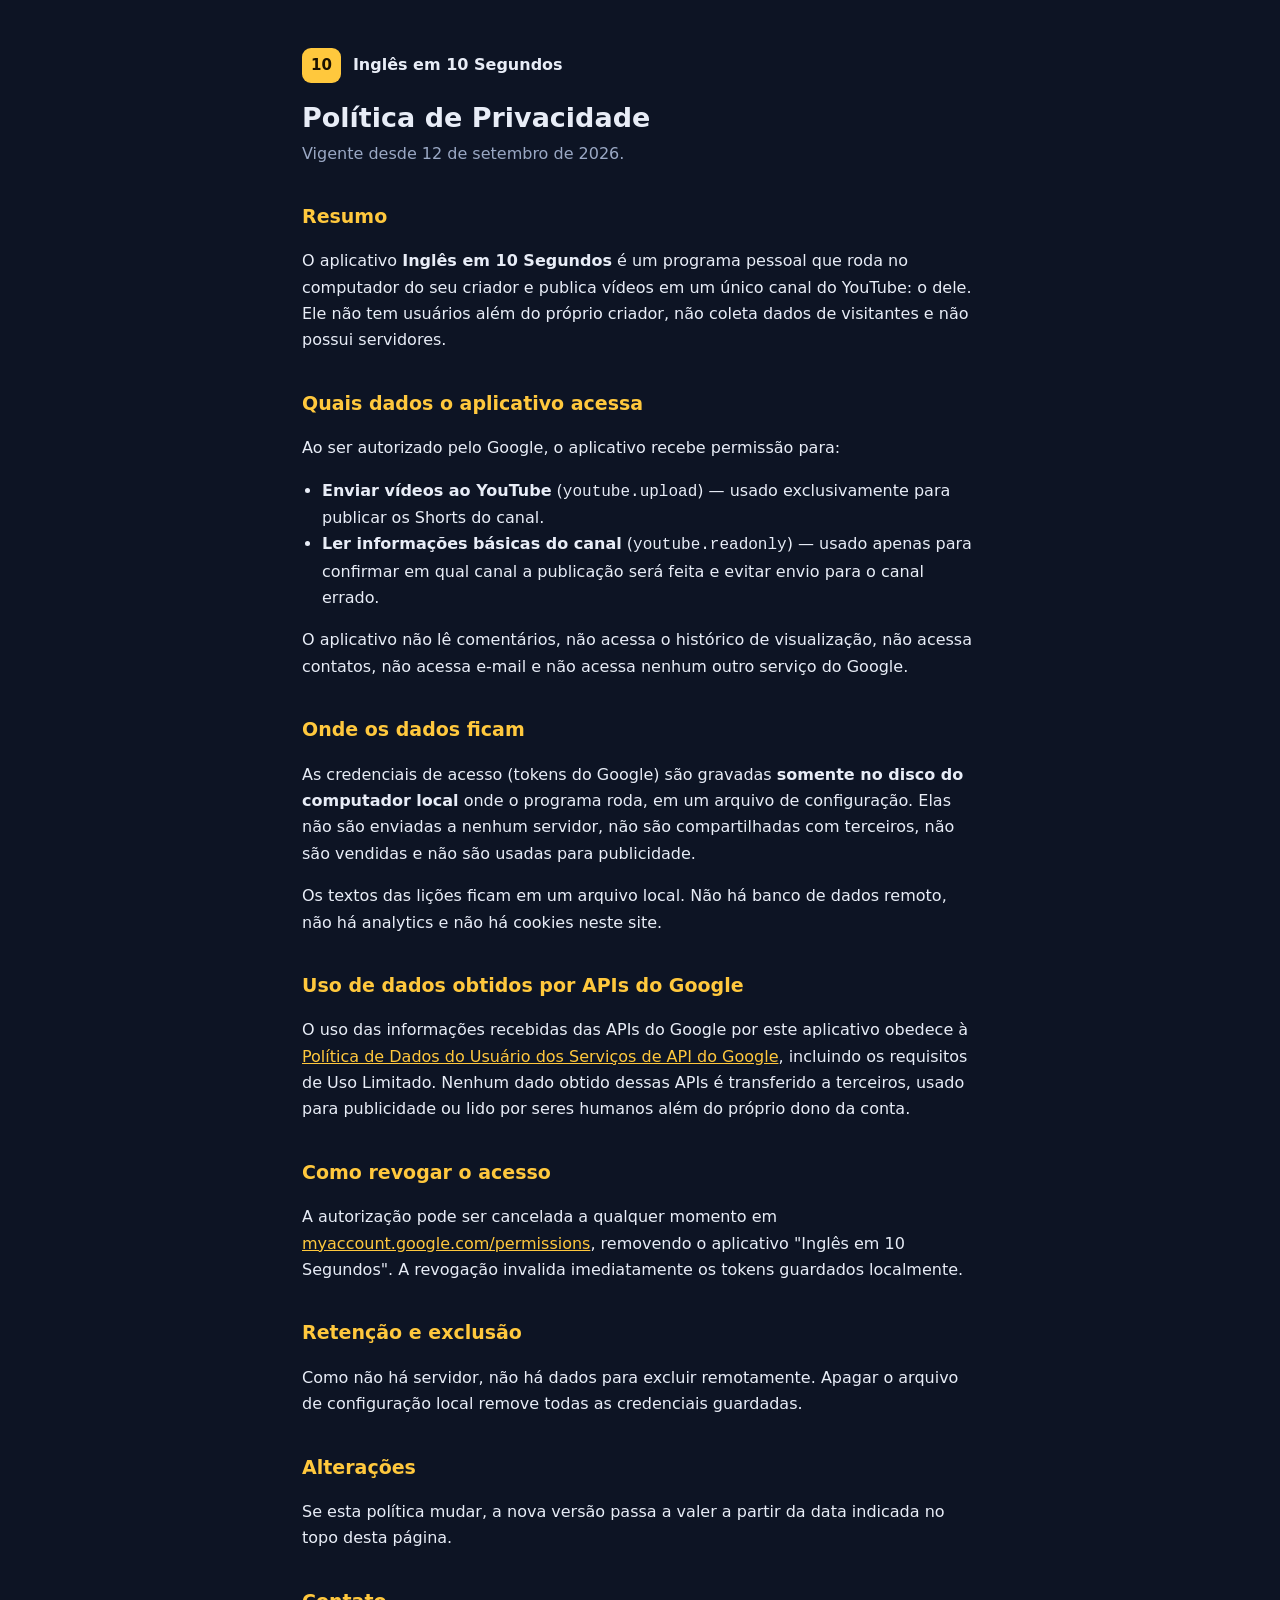
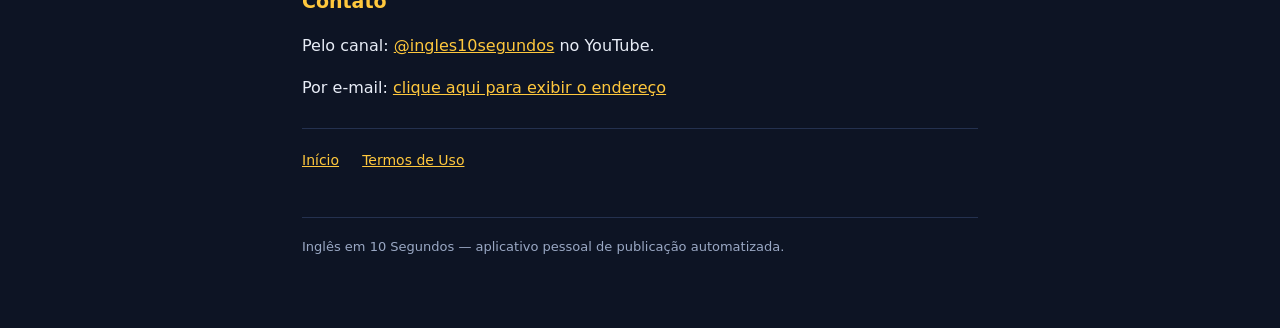
==== privacidade.html @ 5e05c9fe "Paginas publicas do app Ingles em 10 Segundos Inicio, politica de privacidade e termos de uso. Neces" ====
<!doctype html>
<html lang="pt-BR">
<meta charset="utf-8">
<meta name="viewport" content="width=device-width,initial-scale=1">
<title>Política de Privacidade — Inglês em 10 Segundos</title>
<link rel="stylesheet" href="estilo.css">
<div class="wrap">
  <header><span class="logo">10</span><strong>Inglês em 10 Segundos</strong></header>

  <h1>Política de Privacidade</h1>
  <p class="sub">Vigente desde 12 de setembro de 2026.</p>

  <h2>Resumo</h2>
  <p>O aplicativo <strong>Inglês em 10 Segundos</strong> é um programa pessoal
  que roda no computador do seu criador e publica vídeos em um único canal do
  YouTube: o dele. Ele não tem usuários além do próprio criador, não coleta
  dados de visitantes e não possui servidores.</p>

  <h2>Quais dados o aplicativo acessa</h2>
  <p>Ao ser autorizado pelo Google, o aplicativo recebe permissão para:</p>
  <ul>
    <li><strong>Enviar vídeos ao YouTube</strong>
      (<code>youtube.upload</code>) — usado exclusivamente para publicar os
      Shorts do canal.</li>
    <li><strong>Ler informações básicas do canal</strong>
      (<code>youtube.readonly</code>) — usado apenas para confirmar em qual
      canal a publicação será feita e evitar envio para o canal errado.</li>
  </ul>
  <p>O aplicativo não lê comentários, não acessa o histórico de visualização,
  não acessa contatos, não acessa e-mail e não acessa nenhum outro serviço do
  Google.</p>

  <h2>Onde os dados ficam</h2>
  <p>As credenciais de acesso (tokens do Google) são gravadas
  <strong>somente no disco do computador local</strong> onde o programa roda,
  em um arquivo de configuração. Elas não são enviadas a nenhum servidor,
  não são compartilhadas com terceiros, não são vendidas e não são usadas
  para publicidade.</p>
  <p>Os textos das lições ficam em um arquivo local. Não há banco de dados
  remoto, não há analytics e não há cookies neste site.</p>

  <h2>Uso de dados obtidos por APIs do Google</h2>
  <p>O uso das informações recebidas das APIs do Google por este aplicativo
  obedece à
  <a href="https://developers.google.com/terms/api-services-user-data-policy"
  target="_blank" rel="noopener">Política de Dados do Usuário dos Serviços de
  API do Google</a>, incluindo os requisitos de Uso Limitado. Nenhum dado
  obtido dessas APIs é transferido a terceiros, usado para publicidade ou
  lido por seres humanos além do próprio dono da conta.</p>

  <h2>Como revogar o acesso</h2>
  <p>A autorização pode ser cancelada a qualquer momento em
  <a href="https://myaccount.google.com/permissions" target="_blank"
  rel="noopener">myaccount.google.com/permissions</a>, removendo o aplicativo
  "Inglês em 10 Segundos". A revogação invalida imediatamente os tokens
  guardados localmente.</p>

  <h2>Retenção e exclusão</h2>
  <p>Como não há servidor, não há dados para excluir remotamente. Apagar o
  arquivo de configuração local remove todas as credenciais guardadas.</p>

  <h2>Alterações</h2>
  <p>Se esta política mudar, a nova versão passa a valer a partir da data
  indicada no topo desta página.</p>

  <h2>Contato</h2>
  <p>Pelo canal: <a href="https://www.youtube.com/@ingles10segundos" target="_blank" rel="noopener">@ingles10segundos</a> no YouTube.</p>
  <p>Por e-mail: <a href="#" id="mail">clique aqui para exibir o endereço</a></p>
  <script>
  (function(){var a=document.getElementById("mail");if(!a)return;
    a.addEventListener("click",function(e){e.preventDefault();
      var m=["luizfantunes8","gmail","com"];var end=m[0]+String.fromCharCode(64)+m[1]+"."+m[2];
      a.textContent=end;a.href="mailto:"+end;});})();
  </script>

  <nav>
    <a href="index.html">Início</a>
    <a href="termos.html">Termos de Uso</a>
  </nav>
  <footer>Inglês em 10 Segundos — aplicativo pessoal de publicação automatizada.</footer>
</div>
---- estilo.css ----
:root{--bg:#0d1424;--card:#131d33;--tx:#e8edf7;--dim:#9aa8c4;--ac:#ffc83d;--line:#24314f}
*{box-sizing:border-box}
body{margin:0;background:var(--bg);color:var(--tx);
  font:16px/1.65 system-ui,-apple-system,"Segoe UI",Roboto,sans-serif}
.wrap{max-width:720px;margin:0 auto;padding:48px 22px 72px}
header{display:flex;align-items:center;gap:12px;margin-bottom:8px}
.logo{background:var(--ac);color:#1b1200;font-weight:800;border-radius:9px;
  padding:5px 9px;font-size:15px}
h1{font-size:27px;margin:18px 0 6px;line-height:1.25}
h2{font-size:19px;margin:34px 0 8px;color:var(--ac)}
p,li{color:var(--tx)}
.sub{color:var(--dim);margin-top:0}
a{color:var(--ac)}
nav{margin:26px 0 0;padding-top:18px;border-top:1px solid var(--line)}
nav a{margin-right:18px;font-size:14px}
footer{margin-top:44px;padding-top:18px;border-top:1px solid var(--line);
  color:var(--dim);font-size:13px}
ul{padding-left:20px}
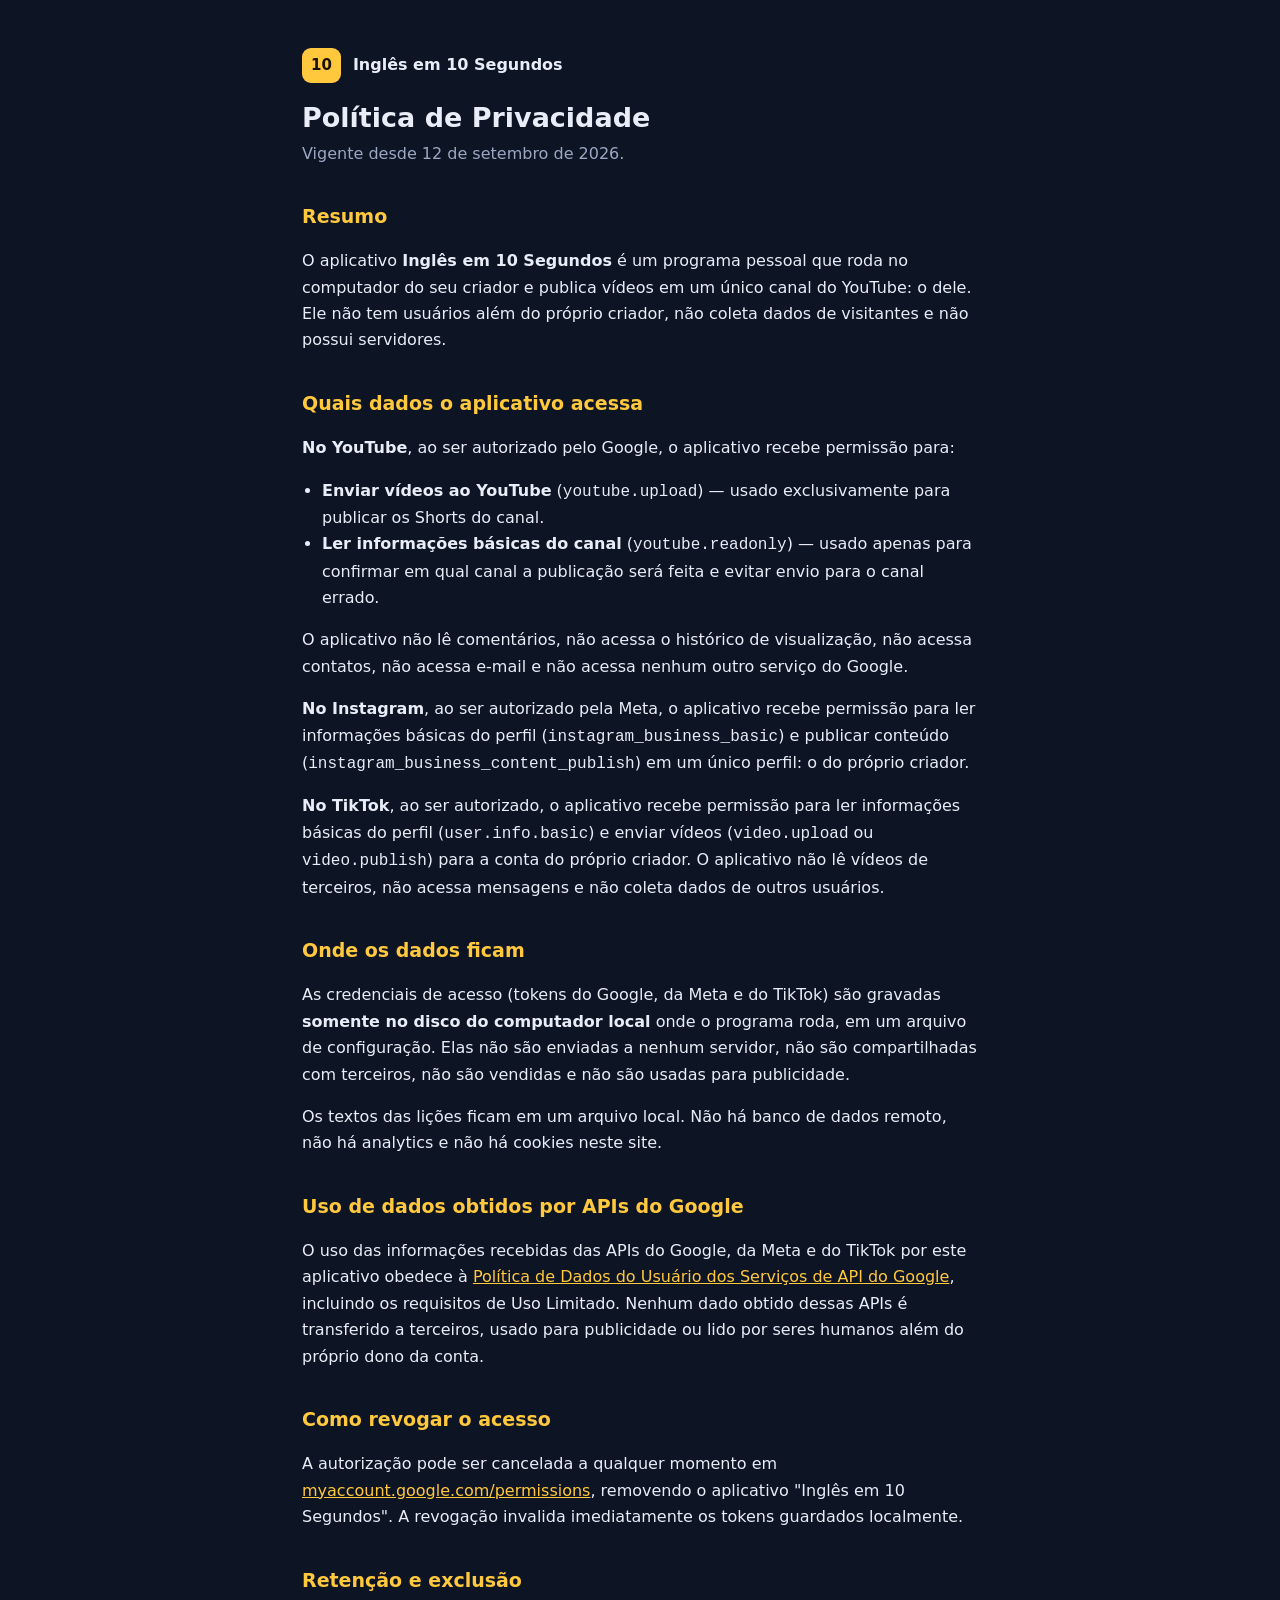
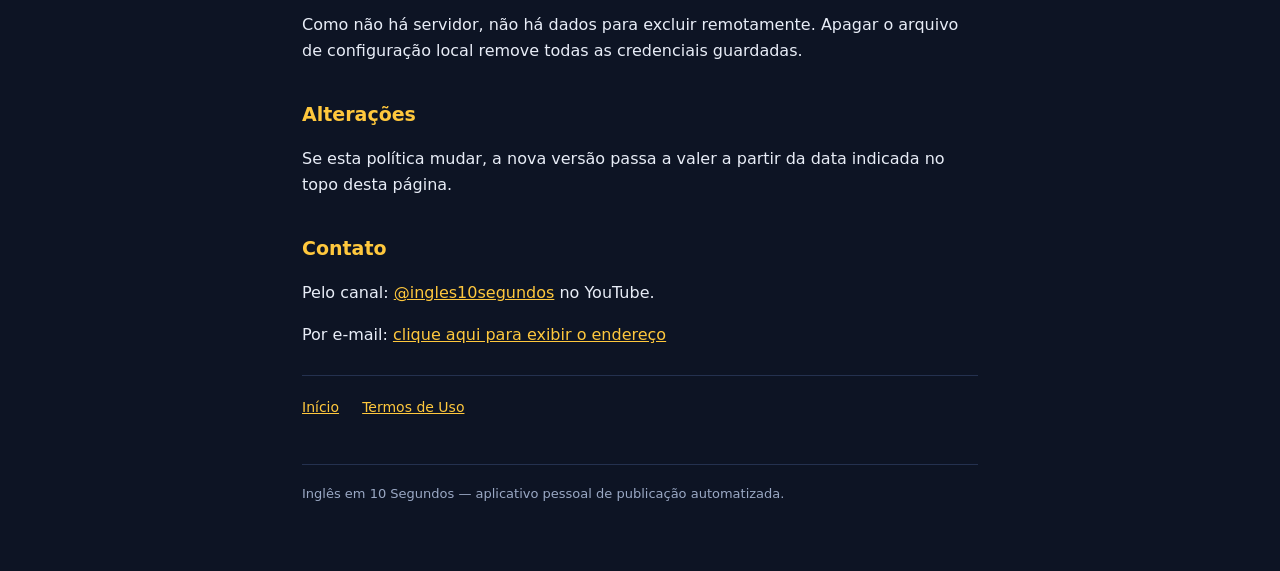
==== commit 492badac: "Paginas legais passam a cobrir Instagram e TikTok A solicitacao da Content Posting API do TikTok exi" ====
--- a/privacidade.html
+++ b/privacidade.html
@@ -17,7 +17,8 @@
   dados de visitantes e não possui servidores.</p>
 
   <h2>Quais dados o aplicativo acessa</h2>
-  <p>Ao ser autorizado pelo Google, o aplicativo recebe permissão para:</p>
+  <p><strong>No YouTube</strong>, ao ser autorizado pelo Google, o aplicativo
+  recebe permissão para:</p>
   <ul>
     <li><strong>Enviar vídeos ao YouTube</strong>
       (<code>youtube.upload</code>) — usado exclusivamente para publicar os
@@ -30,8 +31,21 @@
   não acessa contatos, não acessa e-mail e não acessa nenhum outro serviço do
   Google.</p>
 
+  <p><strong>No Instagram</strong>, ao ser autorizado pela Meta, o aplicativo
+  recebe permissão para ler informações básicas do perfil
+  (<code>instagram_business_basic</code>) e publicar conteúdo
+  (<code>instagram_business_content_publish</code>) em um único perfil: o do
+  próprio criador.</p>
+
+  <p><strong>No TikTok</strong>, ao ser autorizado, o aplicativo recebe
+  permissão para ler informações básicas do perfil
+  (<code>user.info.basic</code>) e enviar vídeos
+  (<code>video.upload</code> ou <code>video.publish</code>) para a conta do
+  próprio criador. O aplicativo não lê vídeos de terceiros, não acessa
+  mensagens e não coleta dados de outros usuários.</p>
+
   <h2>Onde os dados ficam</h2>
-  <p>As credenciais de acesso (tokens do Google) são gravadas
+  <p>As credenciais de acesso (tokens do Google, da Meta e do TikTok) são gravadas
   <strong>somente no disco do computador local</strong> onde o programa roda,
   em um arquivo de configuração. Elas não são enviadas a nenhum servidor,
   não são compartilhadas com terceiros, não são vendidas e não são usadas
@@ -40,7 +54,7 @@
   remoto, não há analytics e não há cookies neste site.</p>
 
   <h2>Uso de dados obtidos por APIs do Google</h2>
-  <p>O uso das informações recebidas das APIs do Google por este aplicativo
+  <p>O uso das informações recebidas das APIs do Google, da Meta e do TikTok por este aplicativo
   obedece à
   <a href="https://developers.google.com/terms/api-services-user-data-policy"
   target="_blank" rel="noopener">Política de Dados do Usuário dos Serviços de
